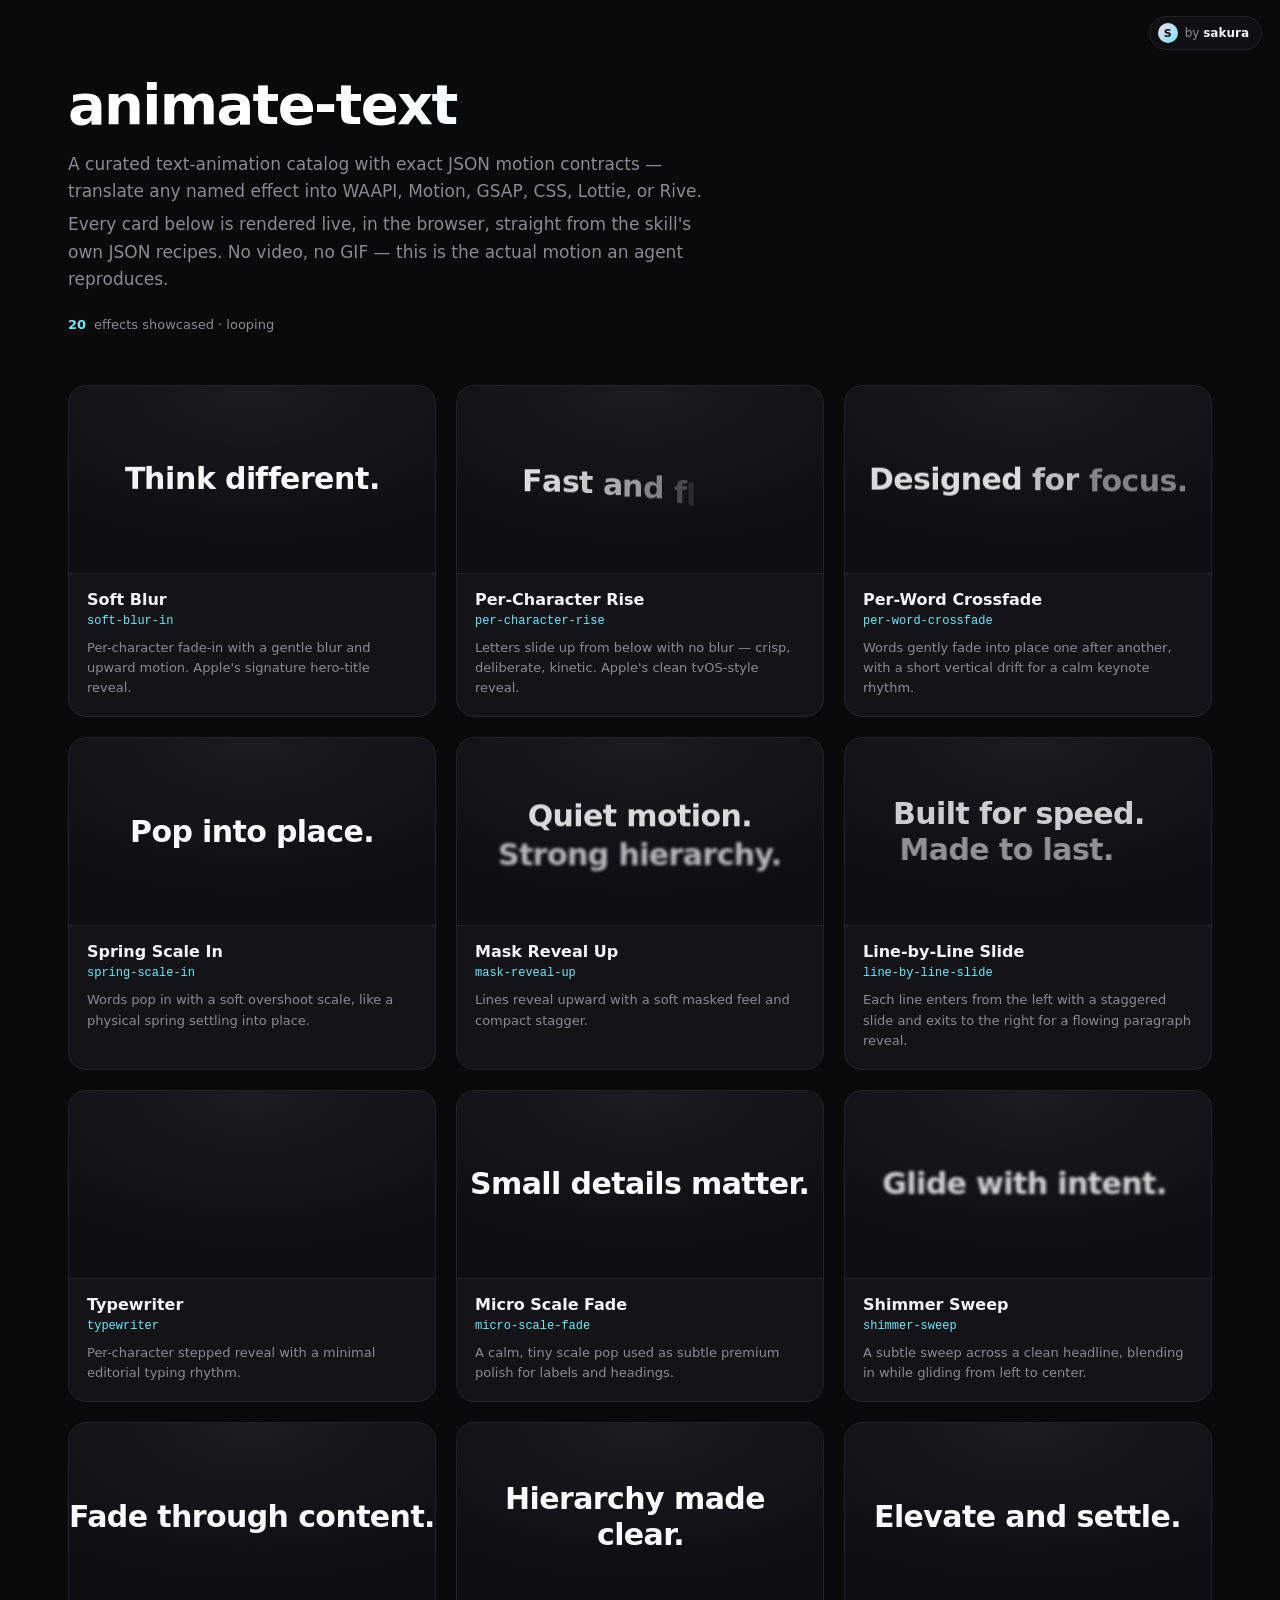
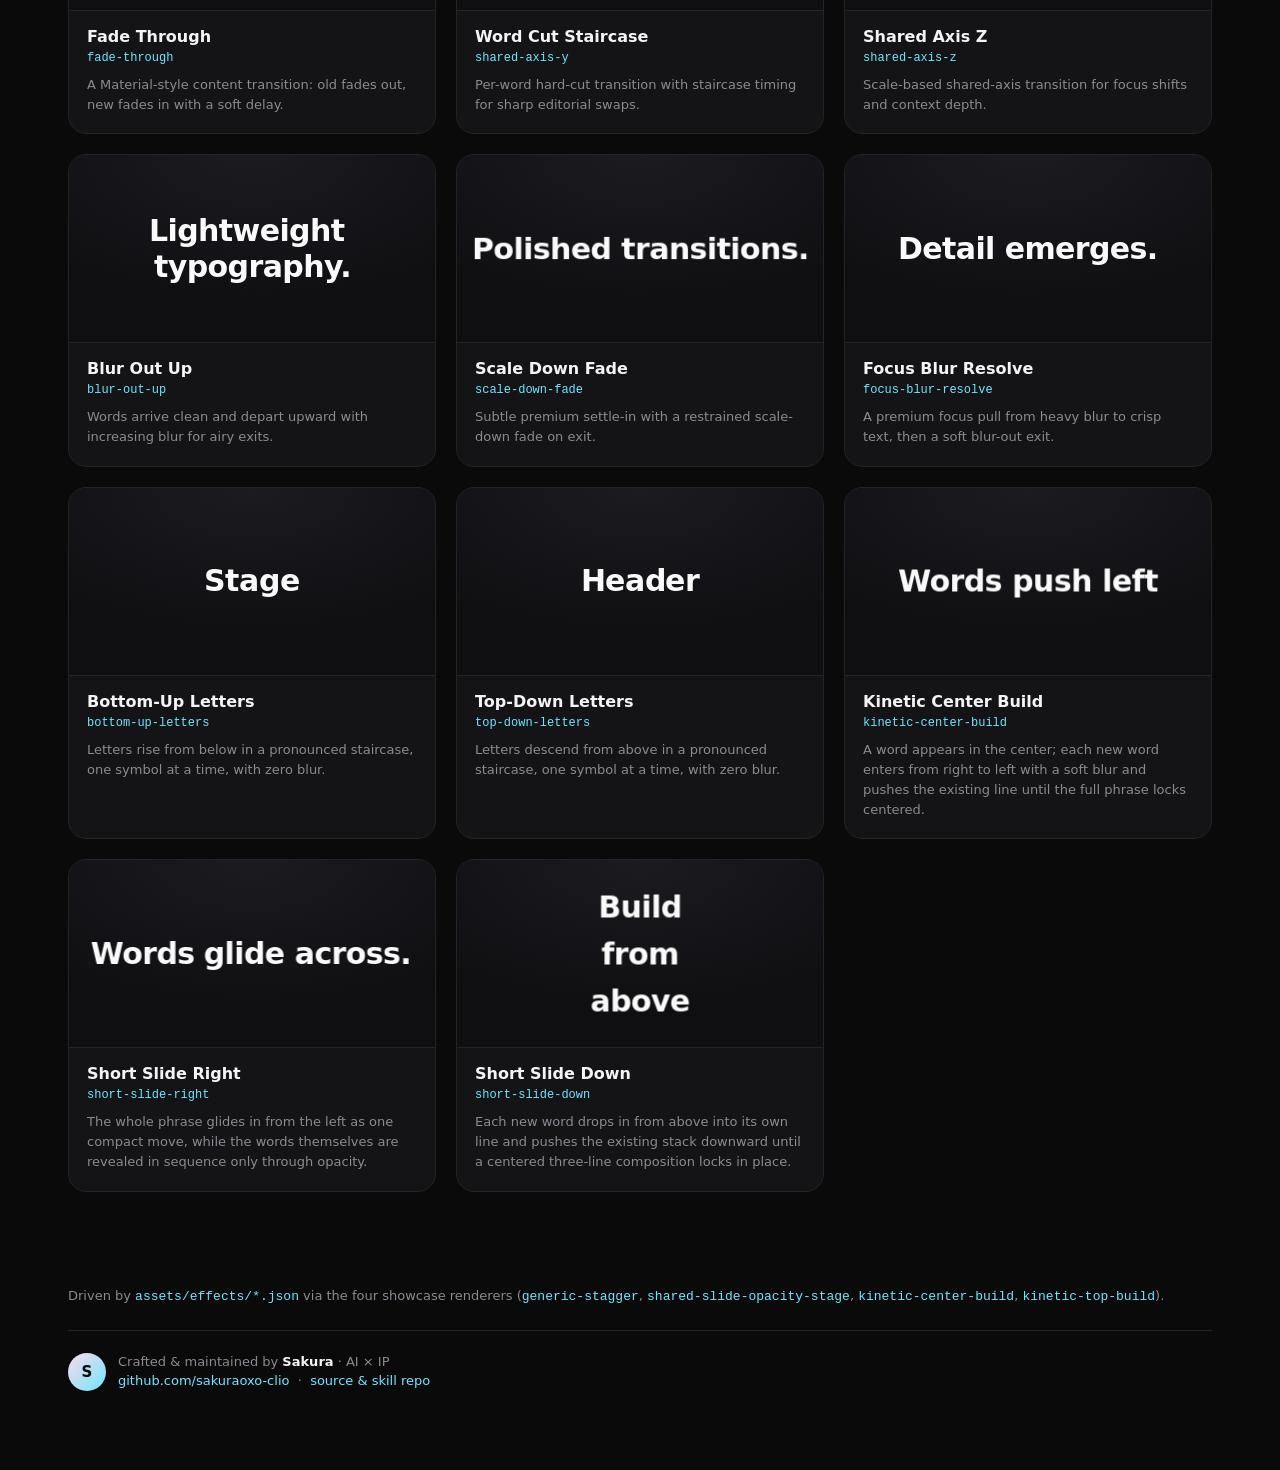
==== demo/index.html @ da061010 "feat: animate-text skill + live demo gallery A curated text-animation catalog (24 portable specs + e" ====
<!DOCTYPE html>
<html lang="en">
<head>
<meta charset="UTF-8" />
<meta name="viewport" content="width=device-width, initial-scale=1.0" />
<title>animate-text · live catalog</title>
<style>
  :root {
    --bg: #0a0a0b;
    --card: #141417;
    --card-edge: #232328;
    --ink: #f4f4f5;
    --muted: #8a8a93;
    --accent: #6ee7ff;
  }
  * { box-sizing: border-box; }
  html, body { margin: 0; padding: 0; }
  body {
    background: var(--bg);
    color: var(--ink);
    font-family: -apple-system, "SF Pro Display", "Segoe UI", system-ui, sans-serif;
    -webkit-font-smoothing: antialiased;
  }
  header {
    max-width: 1200px;
    margin: 0 auto;
    padding: 72px 28px 28px;
  }
  h1 {
    font-size: clamp(34px, 5vw, 56px);
    font-weight: 700;
    letter-spacing: -0.03em;
    margin: 0 0 14px;
    background: linear-gradient(120deg, #fff 30%, var(--accent));
    -webkit-background-clip: text;
    background-clip: text;
    color: transparent;
  }
  header p {
    color: var(--muted);
    font-size: 17px;
    line-height: 1.6;
    max-width: 640px;
    margin: 0 0 6px;
  }
  header .tag {
    display: inline-flex;
    gap: 8px;
    margin-top: 18px;
    font-size: 13px;
    color: var(--muted);
  }
  header .tag b { color: var(--accent); font-weight: 600; }
  .grid {
    max-width: 1200px;
    margin: 0 auto;
    padding: 24px 28px 96px;
    display: grid;
    grid-template-columns: repeat(auto-fill, minmax(330px, 1fr));
    gap: 20px;
  }
  .card {
    background: var(--card);
    border: 1px solid var(--card-edge);
    border-radius: 18px;
    overflow: hidden;
    transition: border-color 0.3s, transform 0.3s;
  }
  .card:hover { border-color: #34343c; transform: translateY(-2px); }
  .stage {
    height: 188px;
    display: flex;
    align-items: center;
    justify-content: center;
    text-align: center;
    perspective: 900px;
    background:
      radial-gradient(120% 120% at 50% 0%, #1b1b20 0%, #0f0f12 70%);
    border-bottom: 1px solid var(--card-edge);
    position: relative;
    overflow: hidden;
  }
  .ta-title {
    margin: 0;
    font-size: 30px;
    font-weight: 650;
    letter-spacing: -0.02em;
    line-height: 1.2;
    display: inline-block;
    transform-style: preserve-3d;
    color: #fafafa;
    white-space: pre-wrap;
    padding: 0 16px;
  }
  .ta-unit {
    display: inline-block;
    backface-visibility: hidden;
    white-space: pre;
    will-change: transform, opacity, filter;
  }
  .ta-unit.line { display: block; }
  .ta-kinetic {
    position: relative;
    width: 100%;
    height: 100%;
    font-size: 30px;
    font-weight: 650;
    letter-spacing: -0.02em;
    color: #fafafa;
  }
  .ta-kinetic .ta-unit { white-space: nowrap; }
  .meta { padding: 16px 18px 18px; }
  .meta .name { font-size: 16px; font-weight: 650; }
  .meta .id {
    display: inline-block;
    margin-top: 4px;
    font-size: 12px;
    color: var(--accent);
    font-family: ui-monospace, "SF Mono", Menlo, monospace;
  }
  .meta .desc {
    color: var(--muted);
    font-size: 13px;
    line-height: 1.55;
    margin: 10px 0 0;
  }
  footer {
    max-width: 1200px;
    margin: 0 auto;
    padding: 0 28px 80px;
    color: var(--muted);
    font-size: 13px;
  }
  footer code { color: var(--accent); }
  a { color: var(--accent); text-decoration: none; }
  a:hover { text-decoration: underline; }
  /* sakura signature block */
  .sig {
    display: flex;
    align-items: center;
    gap: 12px;
    margin-top: 26px;
    padding-top: 22px;
    border-top: 1px solid var(--card-edge);
  }
  .sig .avatar {
    width: 38px; height: 38px;
    border-radius: 50%;
    display: grid; place-items: center;
    font-weight: 700; font-size: 15px;
    color: #0a0a0b;
    background: linear-gradient(135deg, #ffd9ec 0%, var(--accent) 100%);
    flex: none;
  }
  .sig .who { line-height: 1.45; }
  .sig .who b { color: var(--ink); font-weight: 650; }
  .sig .who a { color: var(--accent); }
  /* corner watermark */
  .watermark {
    position: fixed;
    top: 16px; right: 18px;
    z-index: 20;
    display: flex; align-items: center; gap: 7px;
    padding: 6px 12px 6px 8px;
    border-radius: 999px;
    background: rgba(20,20,23,0.72);
    border: 1px solid var(--card-edge);
    backdrop-filter: blur(8px);
    font-size: 12px; color: var(--muted);
    text-decoration: none;
    transition: border-color .25s, color .25s;
  }
  .watermark:hover { border-color: var(--accent); color: var(--ink); text-decoration: none; }
  .watermark .dot {
    width: 20px; height: 20px; border-radius: 50%;
    background: linear-gradient(135deg, #ffd9ec 0%, var(--accent) 100%);
    display: grid; place-items: center;
    color: #0a0a0b; font-weight: 700; font-size: 11px;
  }
  .watermark b { color: var(--ink); font-weight: 600; }
</style>
</head>
<body>
  <a class="watermark" href="https://github.com/sakuraoxo-clio/sakura-animate-text" target="_blank" rel="noopener">
    <span class="dot">S</span><span>by&nbsp;<b>sakura</b></span>
  </a>
  <header>
    <h1>animate-text</h1>
    <p>A curated text-animation catalog with exact JSON motion contracts — translate any named effect into WAAPI, Motion, GSAP, CSS, Lottie, or Rive.</p>
    <p>Every card below is rendered live, in the browser, straight from the skill's own JSON recipes. No video, no GIF — this is the actual motion an agent reproduces.</p>
    <div class="tag"><b id="count">0</b> effects showcased · looping</div>
  </header>
  <div class="grid" id="grid"></div>
  <footer>
    Driven by <code>assets/effects/*.json</code> via the four showcase renderers
    (<code>generic-stagger</code>, <code>shared-slide-opacity-stage</code>,
    <code>kinetic-center-build</code>, <code>kinetic-top-build</code>).
    <div class="sig">
      <div class="avatar">S</div>
      <div class="who">
        Crafted &amp; maintained by <b>Sakura</b> · AI&nbsp;×&nbsp;IP<br>
        <a href="https://github.com/sakuraoxo-clio" target="_blank" rel="noopener">github.com/sakuraoxo-clio</a>
        &nbsp;·&nbsp;
        <a href="https://github.com/sakuraoxo-clio/sakura-animate-text" target="_blank" rel="noopener">source &amp; skill repo</a>
      </div>
    </div>
  </footer>
  <script src="effects-data.js"></script>
  <script src="gallery.js"></script>
</body>
</html>
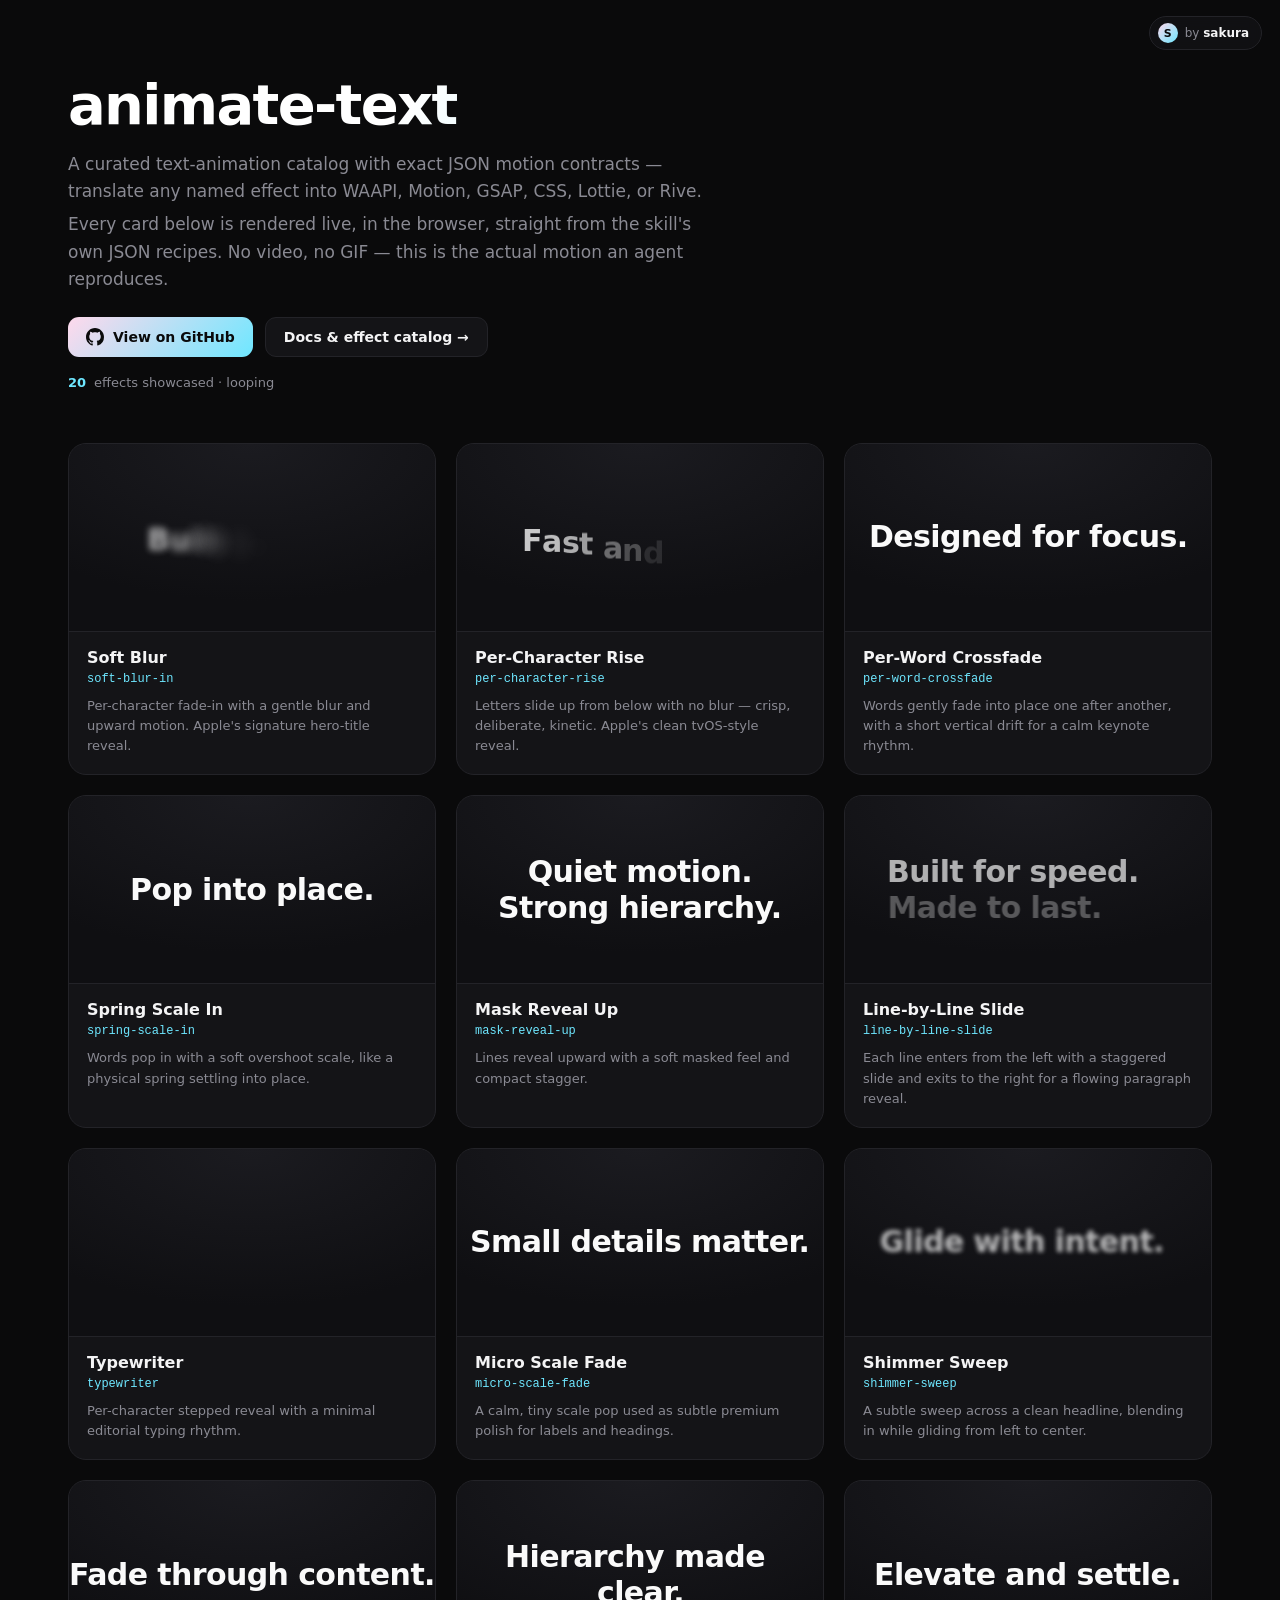
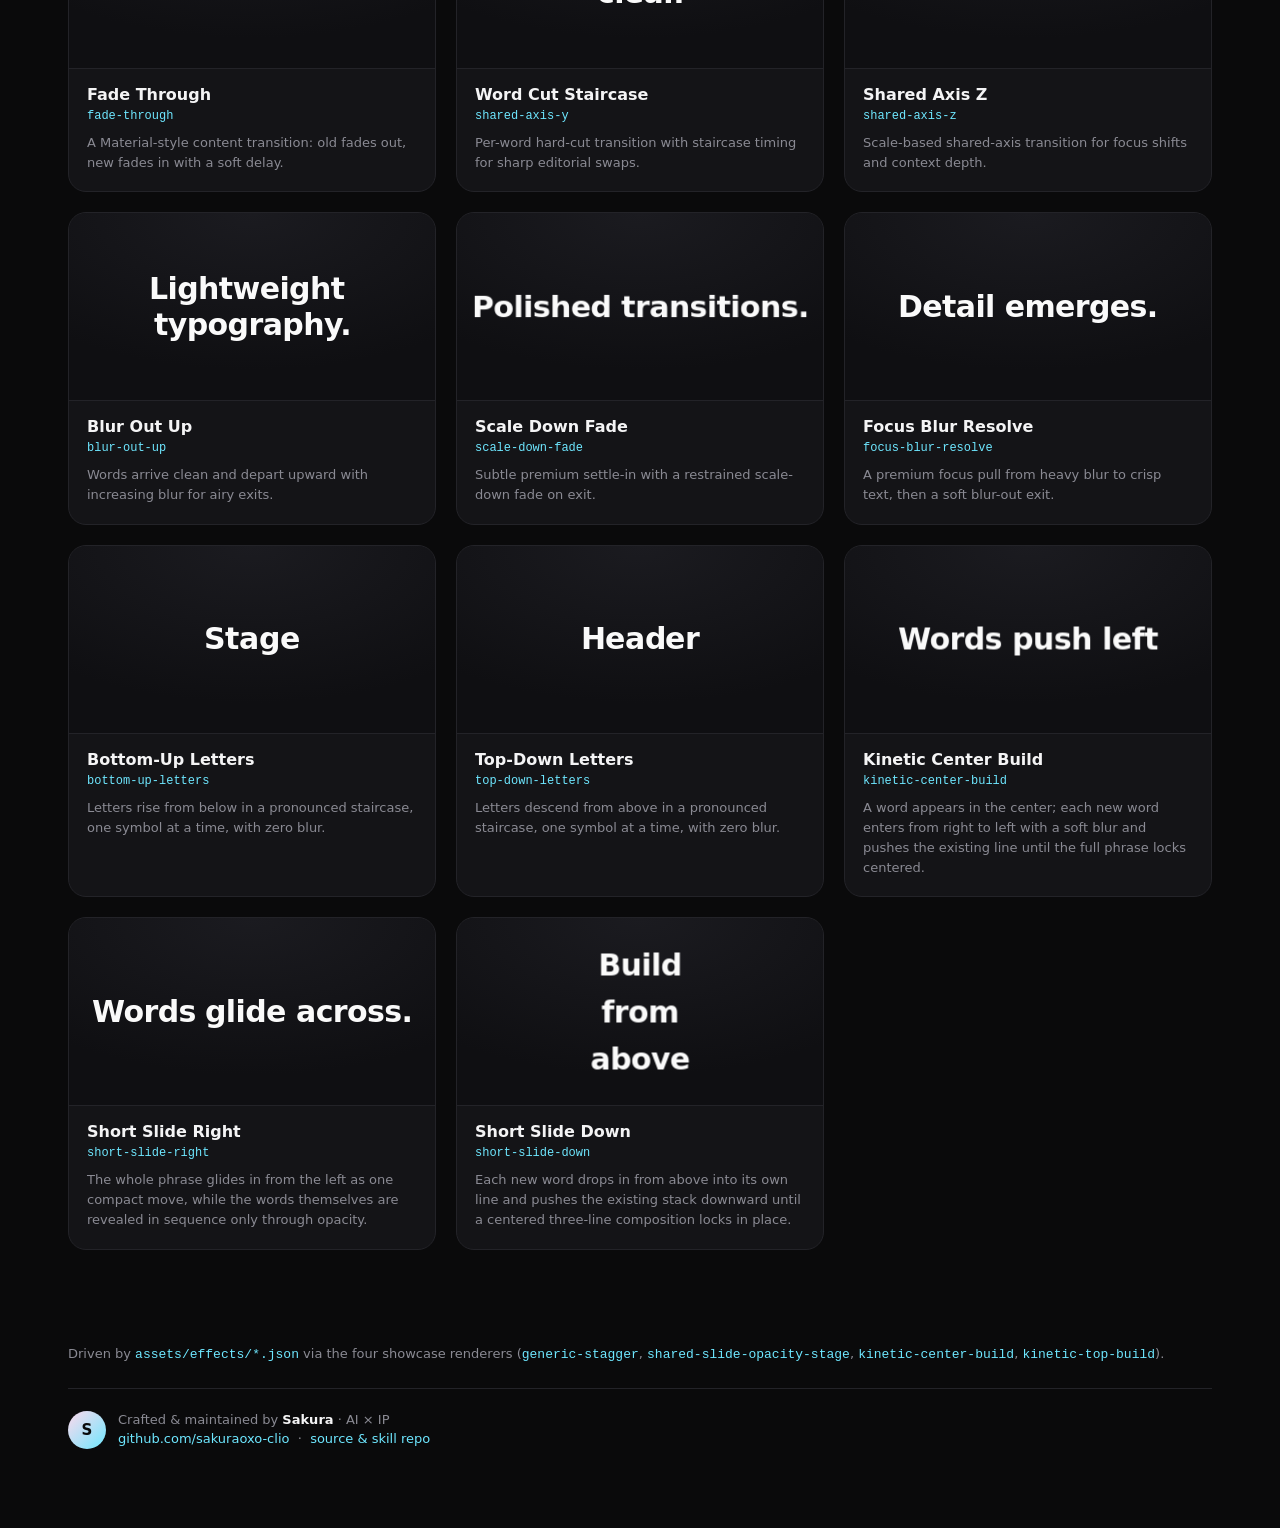
==== commit dab02969: "feat(demo): add header CTA linking to the GitHub repo A prominent "View on GitHub" button plus a sec" ====
--- a/demo/index.html
+++ b/demo/index.html
@@ -178,6 +178,28 @@
     color: #0a0a0b; font-weight: 700; font-size: 11px;
   }
   .watermark b { color: var(--ink); font-weight: 600; }
+  /* header CTA */
+  .cta-row { display: flex; flex-wrap: wrap; gap: 12px; margin-top: 24px; }
+  .btn {
+    display: inline-flex; align-items: center; gap: 9px;
+    padding: 11px 18px;
+    border-radius: 11px;
+    font-size: 14px; font-weight: 600;
+    text-decoration: none;
+    transition: transform .2s, border-color .2s, background .2s;
+  }
+  .btn svg { width: 18px; height: 18px; }
+  .btn-primary {
+    color: #0a0a0b;
+    background: linear-gradient(135deg, #ffd9ec 0%, var(--accent) 100%);
+  }
+  .btn-primary:hover { transform: translateY(-2px); }
+  .btn-ghost {
+    color: var(--ink);
+    border: 1px solid var(--card-edge);
+    background: var(--card);
+  }
+  .btn-ghost:hover { border-color: var(--accent); transform: translateY(-2px); }
 </style>
 </head>
 <body>
@@ -188,6 +210,13 @@
     <h1>animate-text</h1>
     <p>A curated text-animation catalog with exact JSON motion contracts — translate any named effect into WAAPI, Motion, GSAP, CSS, Lottie, or Rive.</p>
     <p>Every card below is rendered live, in the browser, straight from the skill's own JSON recipes. No video, no GIF — this is the actual motion an agent reproduces.</p>
+    <div class="cta-row">
+      <a class="btn btn-primary" href="https://github.com/sakuraoxo-clio/sakura-animate-text" target="_blank" rel="noopener">
+        <svg viewBox="0 0 16 16" fill="currentColor" aria-hidden="true"><path d="M8 0C3.58 0 0 3.58 0 8c0 3.54 2.29 6.53 5.47 7.59.4.07.55-.17.55-.38 0-.19-.01-.82-.01-1.49-2.01.37-2.53-.49-2.69-.94-.09-.23-.48-.94-.82-1.13-.28-.15-.68-.52-.01-.53.63-.01 1.08.58 1.23.82.72 1.21 1.87.87 2.33.66.07-.52.28-.87.51-1.07-1.78-.2-3.64-.89-3.64-3.95 0-.87.31-1.59.82-2.15-.08-.2-.36-1.02.08-2.12 0 0 .67-.21 2.2.82.64-.18 1.32-.27 2-.27.68 0 1.36.09 2 .27 1.53-1.04 2.2-.82 2.2-.82.44 1.1.16 1.92.08 2.12.51.56.82 1.27.82 2.15 0 3.07-1.87 3.75-3.65 3.95.29.25.54.73.54 1.48 0 1.07-.01 1.93-.01 2.2 0 .21.15.46.55.38A8.01 8.01 0 0016 8c0-4.42-3.58-8-8-8z"/></svg>
+        View on GitHub
+      </a>
+      <a class="btn btn-ghost" href="https://github.com/sakuraoxo-clio/sakura-animate-text#readme" target="_blank" rel="noopener">Docs &amp; effect catalog →</a>
+    </div>
     <div class="tag"><b id="count">0</b> effects showcased · looping</div>
   </header>
   <div class="grid" id="grid"></div>
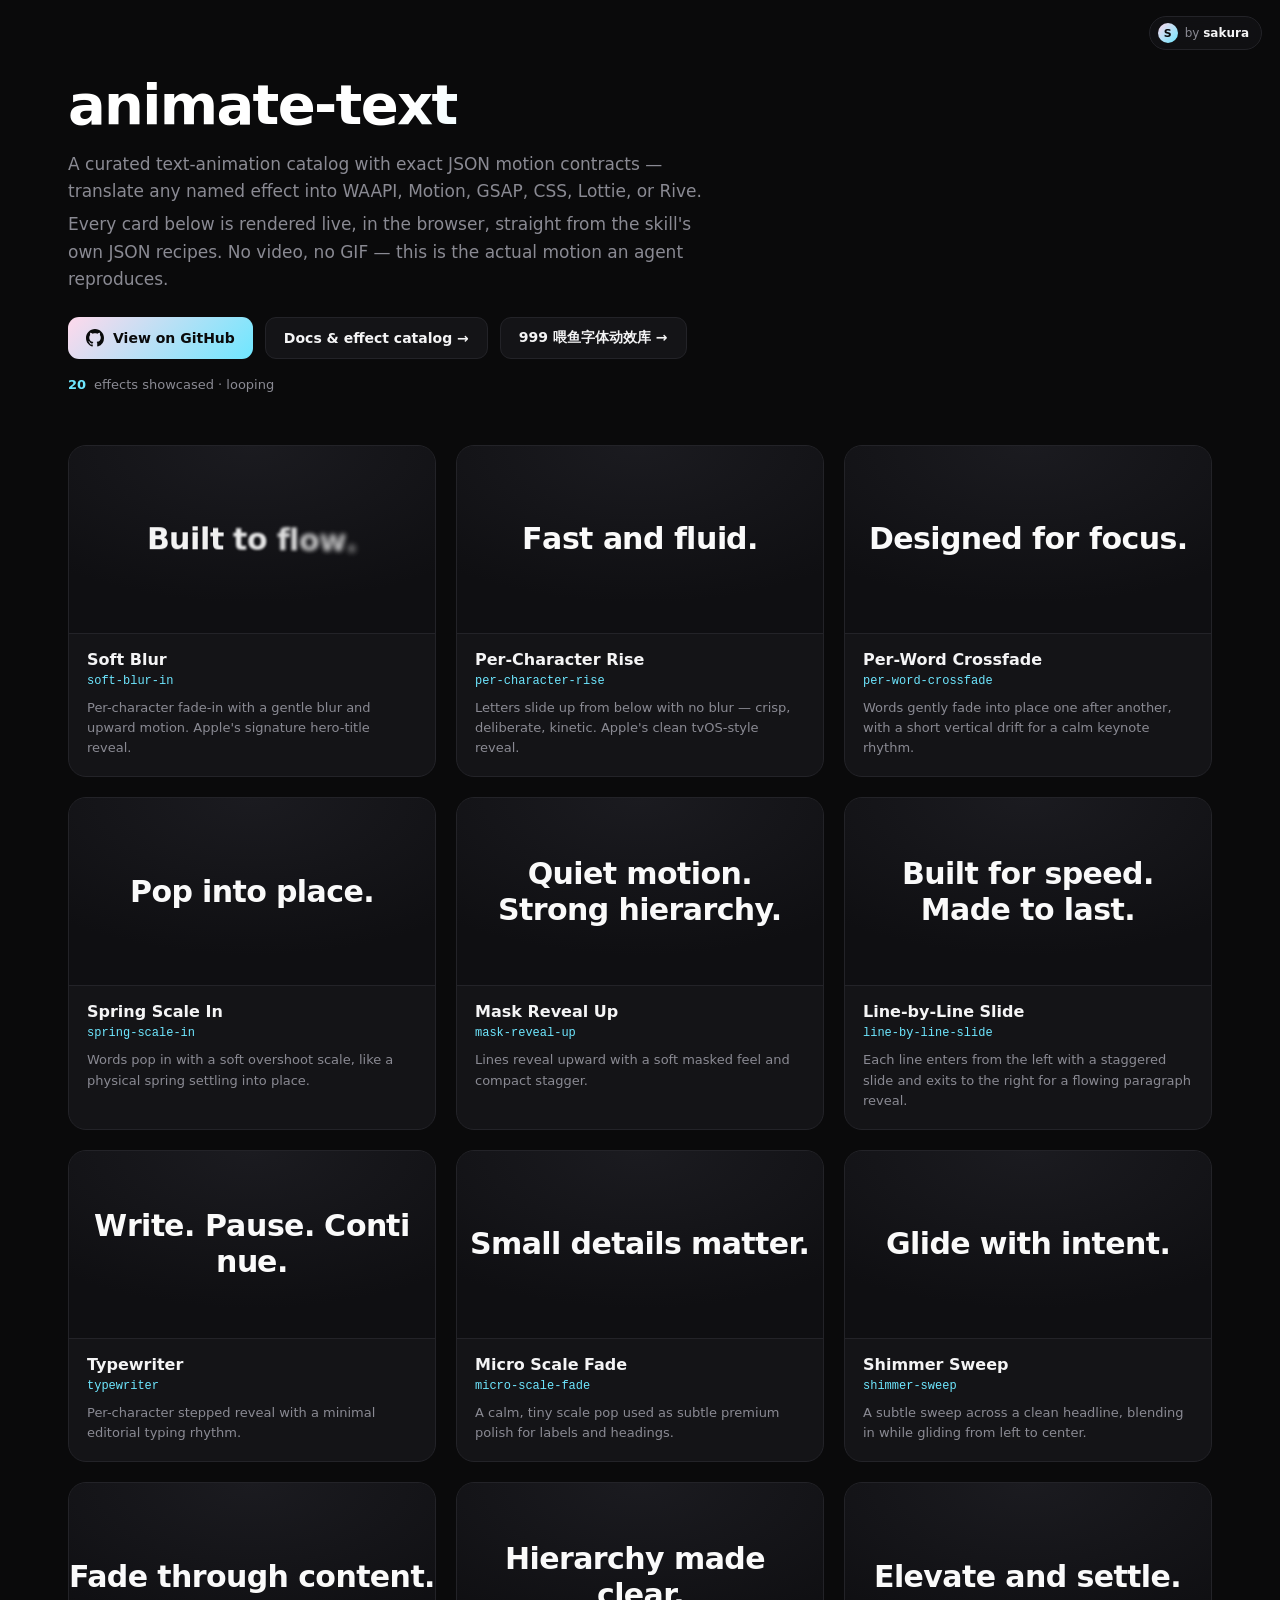
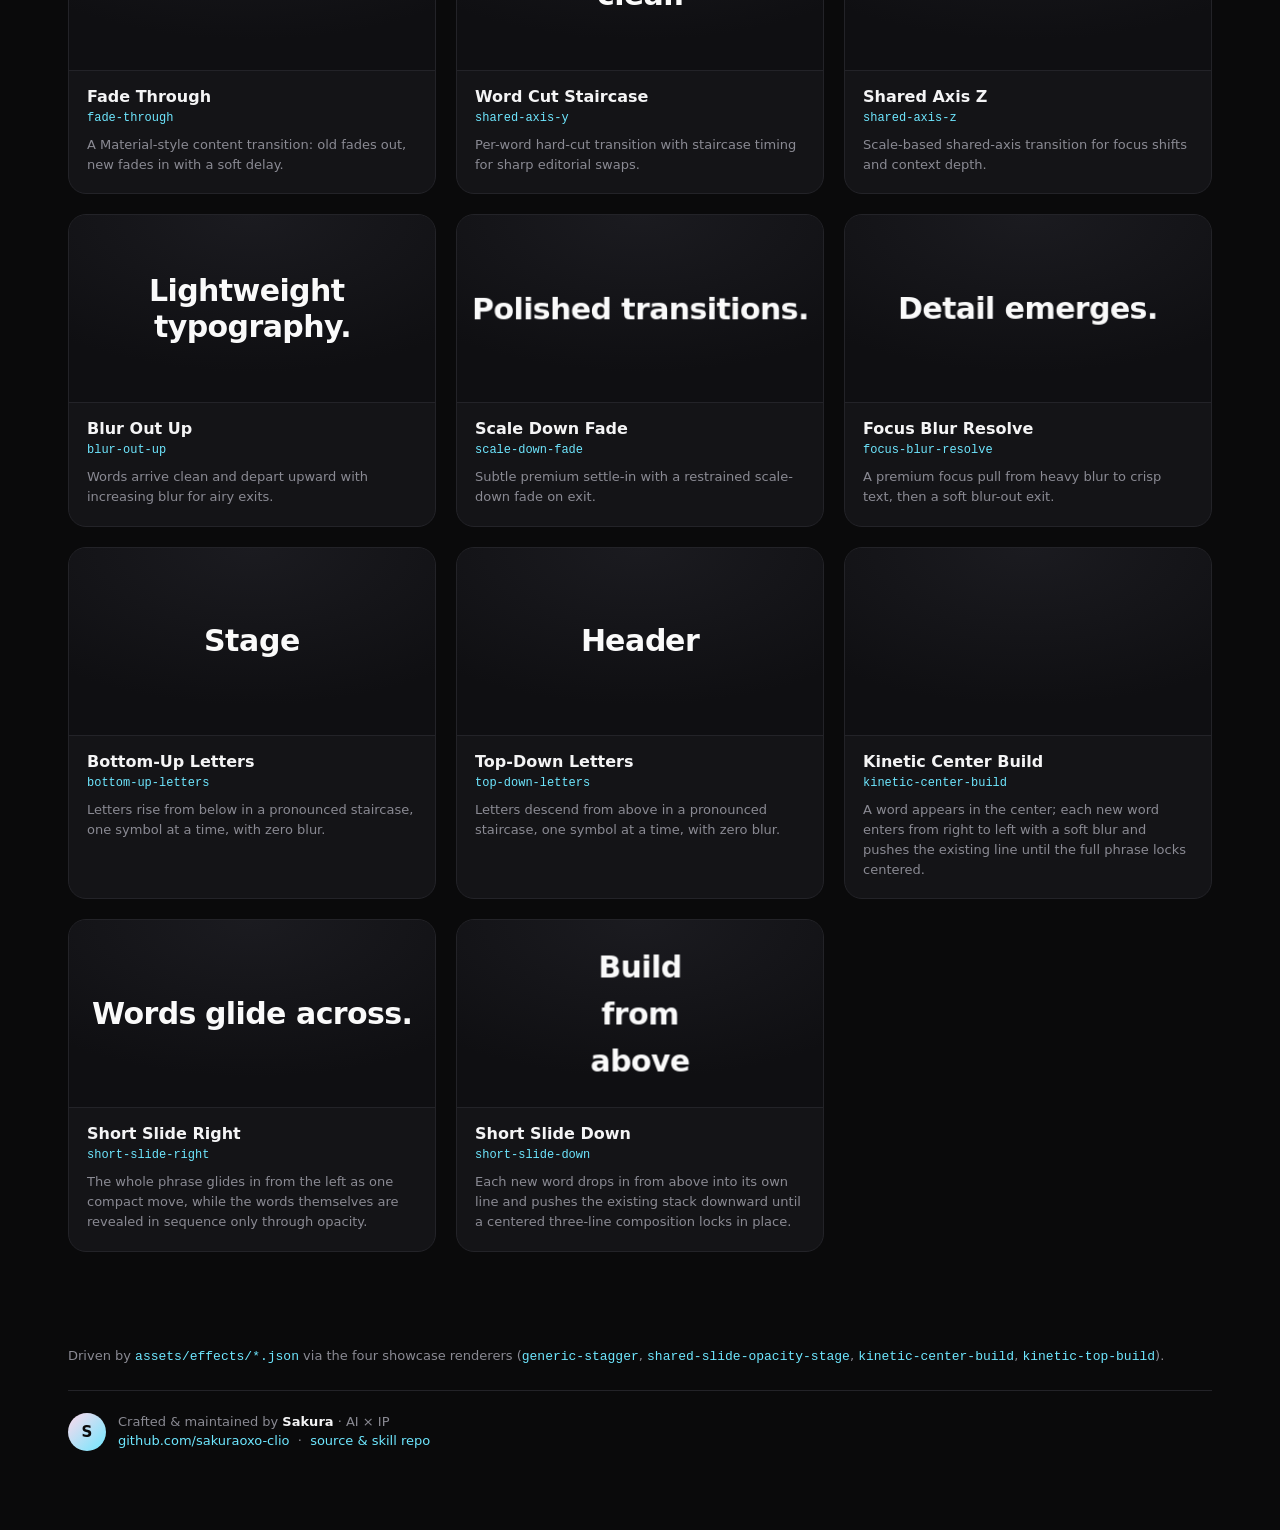
==== commit c5e90778: "feat(catalog): add 喂鱼字体动效库 — 999-effect live gallery Ship a 999-effect drop-in text-animation librar" ====
--- a/demo/index.html
+++ b/demo/index.html
@@ -216,6 +216,7 @@
         View on GitHub
       </a>
       <a class="btn btn-ghost" href="https://github.com/sakuraoxo-clio/sakura-animate-text#readme" target="_blank" rel="noopener">Docs &amp; effect catalog →</a>
+      <a class="btn btn-ghost" href="./catalog/">999 喂鱼字体动效库 →</a>
     </div>
     <div class="tag"><b id="count">0</b> effects showcased · looping</div>
   </header>
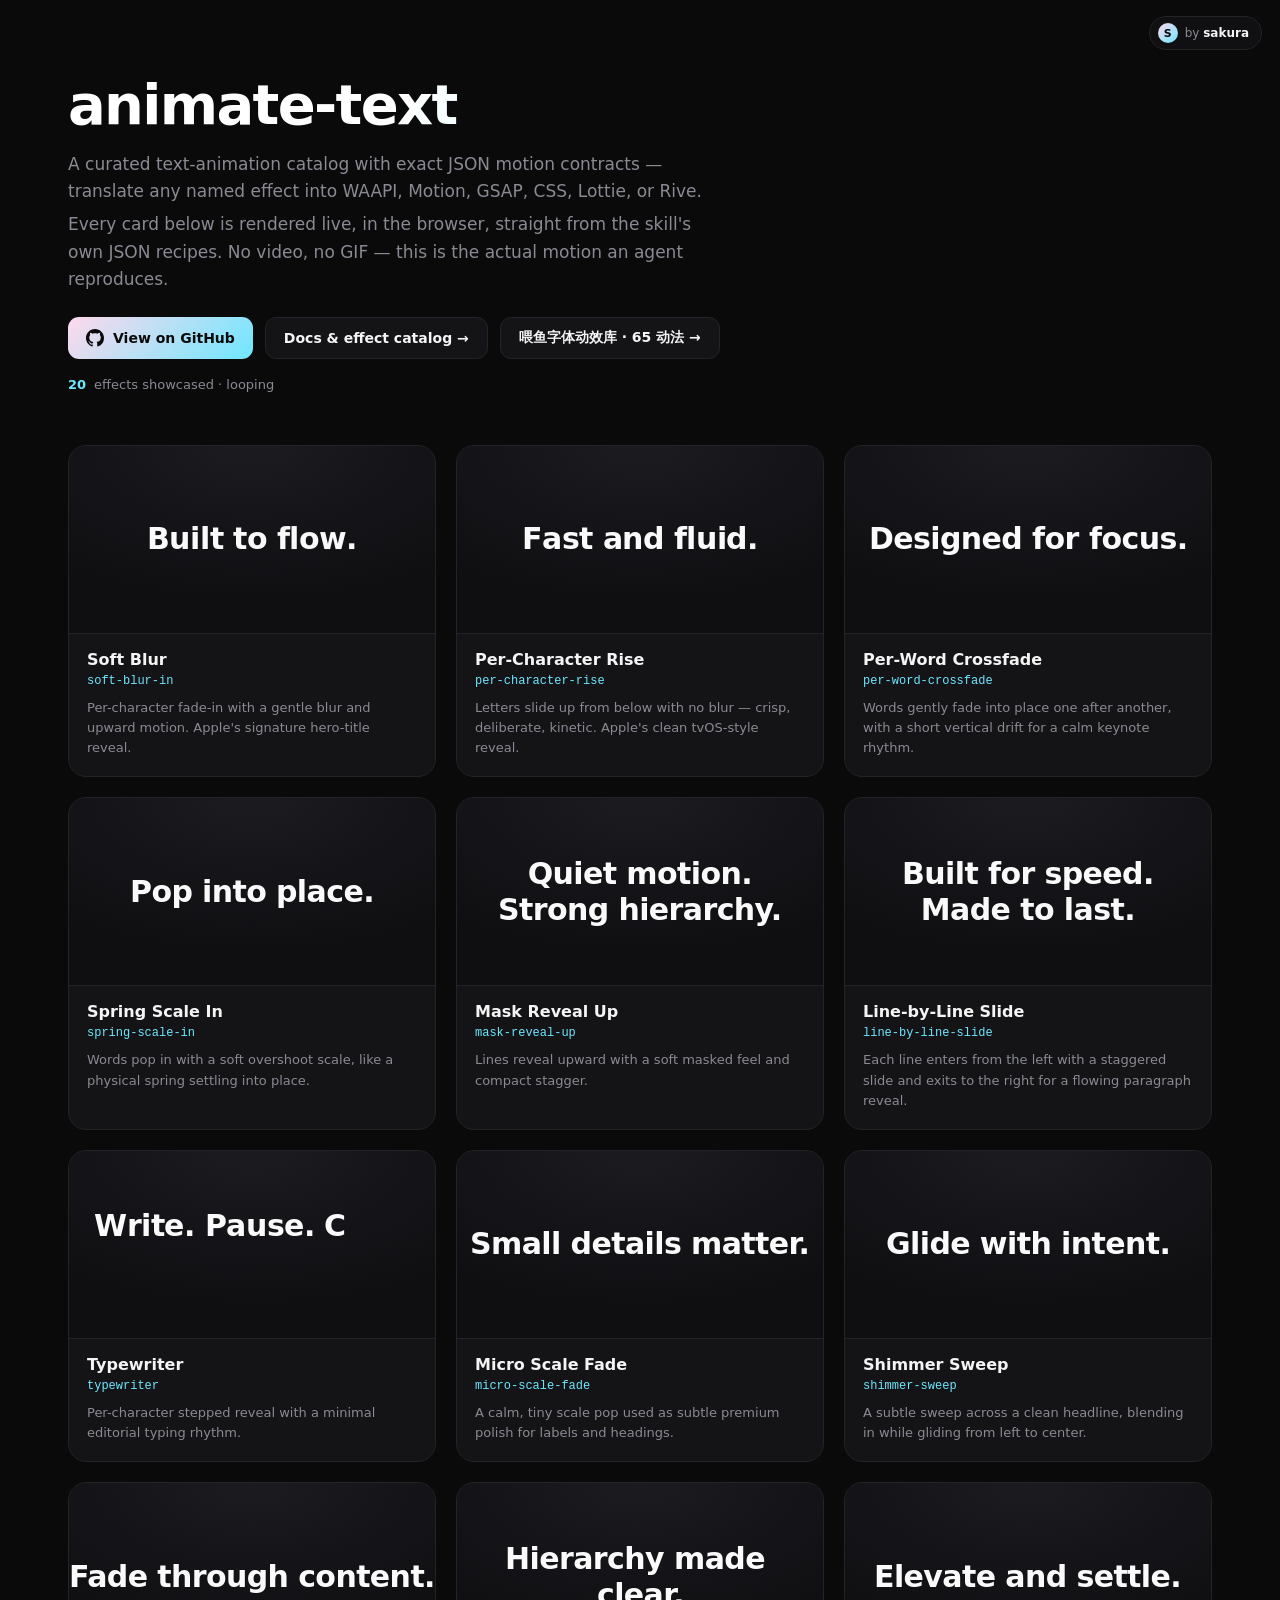
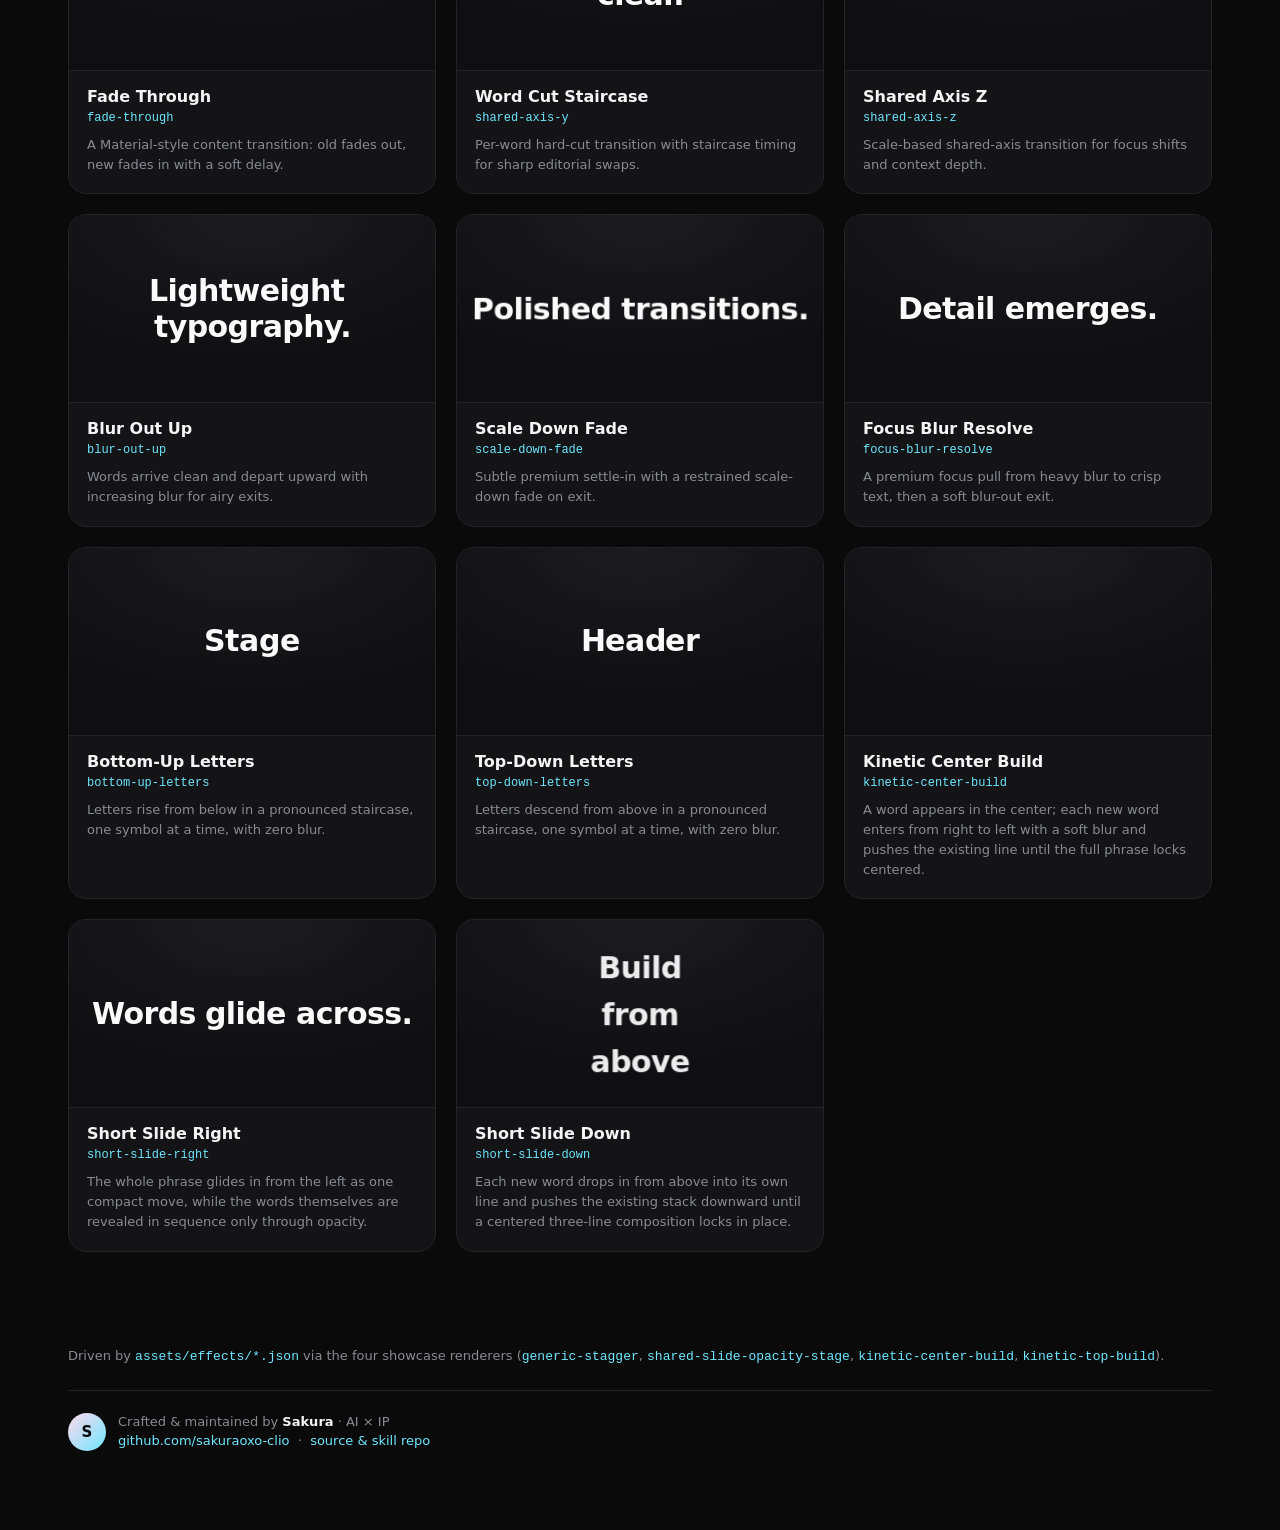
==== commit f9b6f6b0: "fix(catalog): de-dupe 999 padded names → 65 honest motion presets Investigating a reported "wrong" e" ====
--- a/demo/index.html
+++ b/demo/index.html
@@ -216,7 +216,7 @@
         View on GitHub
       </a>
       <a class="btn btn-ghost" href="https://github.com/sakuraoxo-clio/sakura-animate-text#readme" target="_blank" rel="noopener">Docs &amp; effect catalog →</a>
-      <a class="btn btn-ghost" href="./catalog/">999 喂鱼字体动效库 →</a>
+      <a class="btn btn-ghost" href="./catalog/">喂鱼字体动效库 · 65 动法 →</a>
     </div>
     <div class="tag"><b id="count">0</b> effects showcased · looping</div>
   </header>
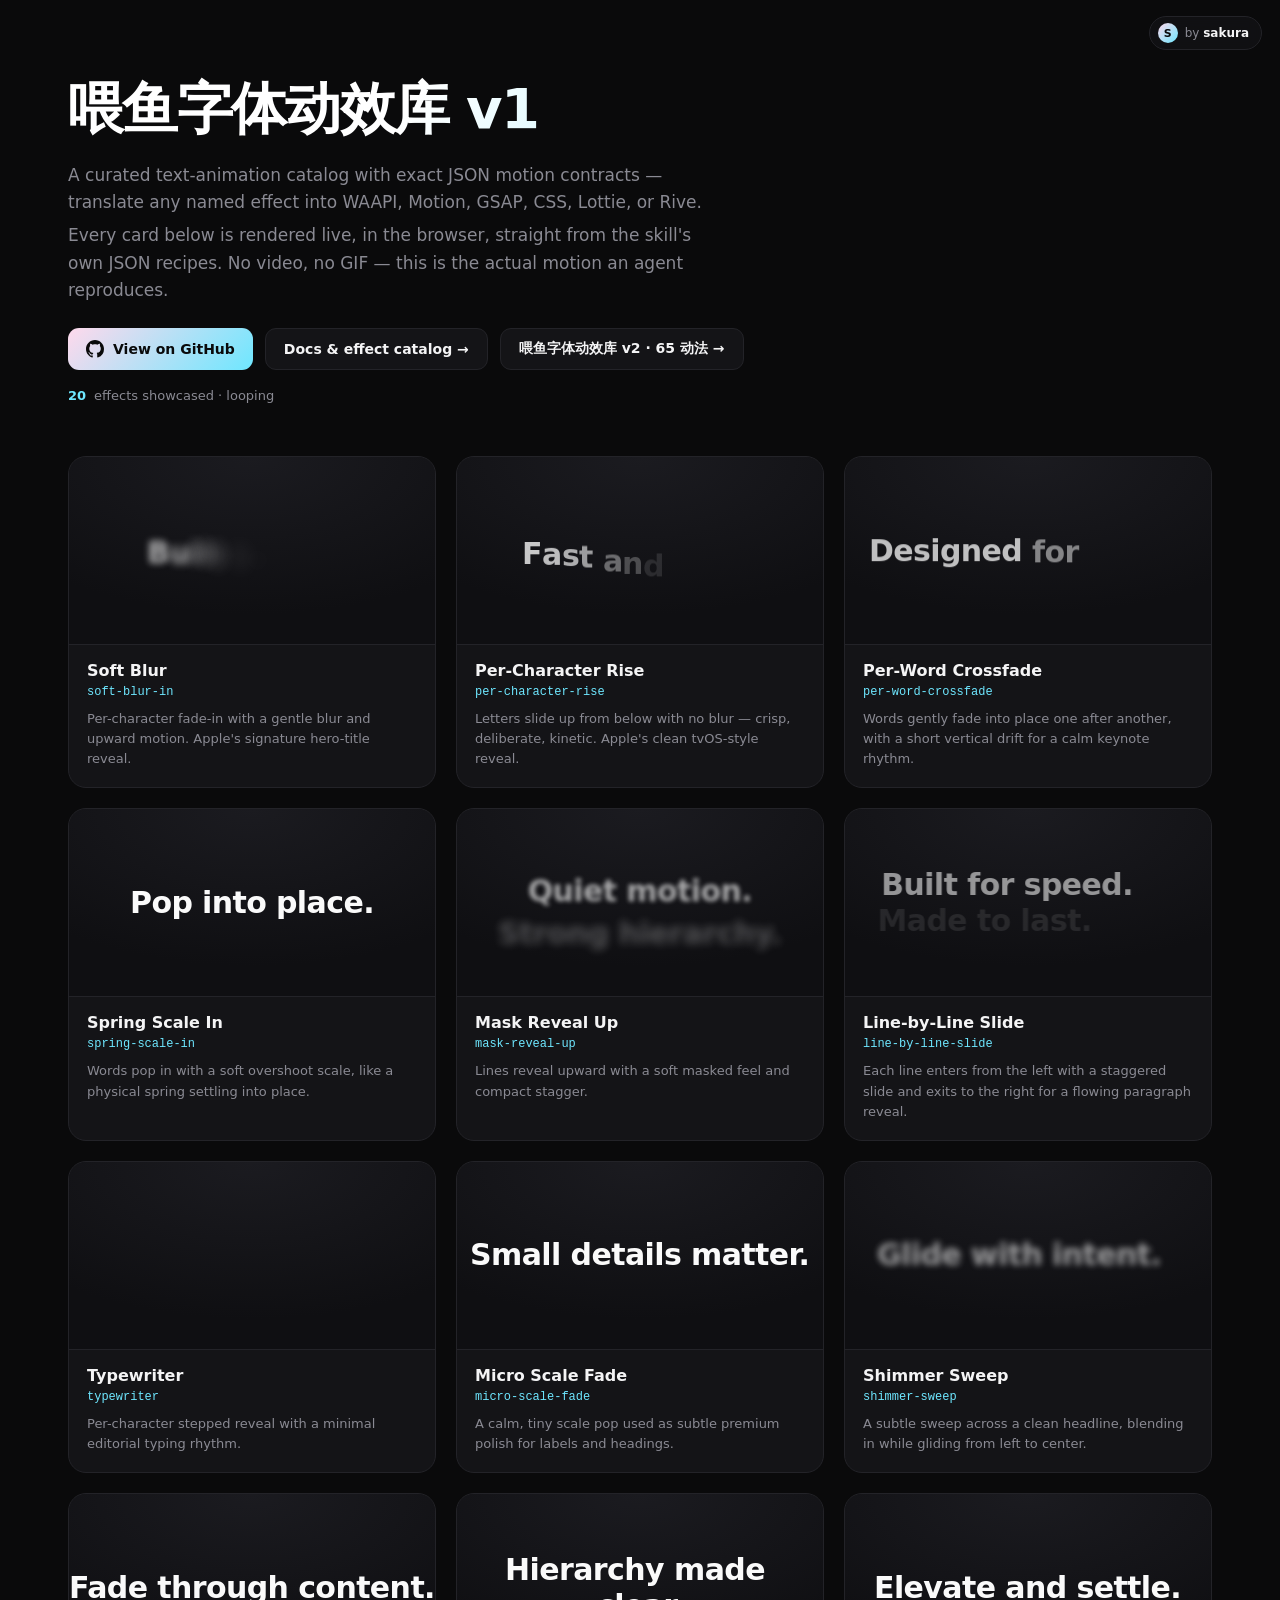
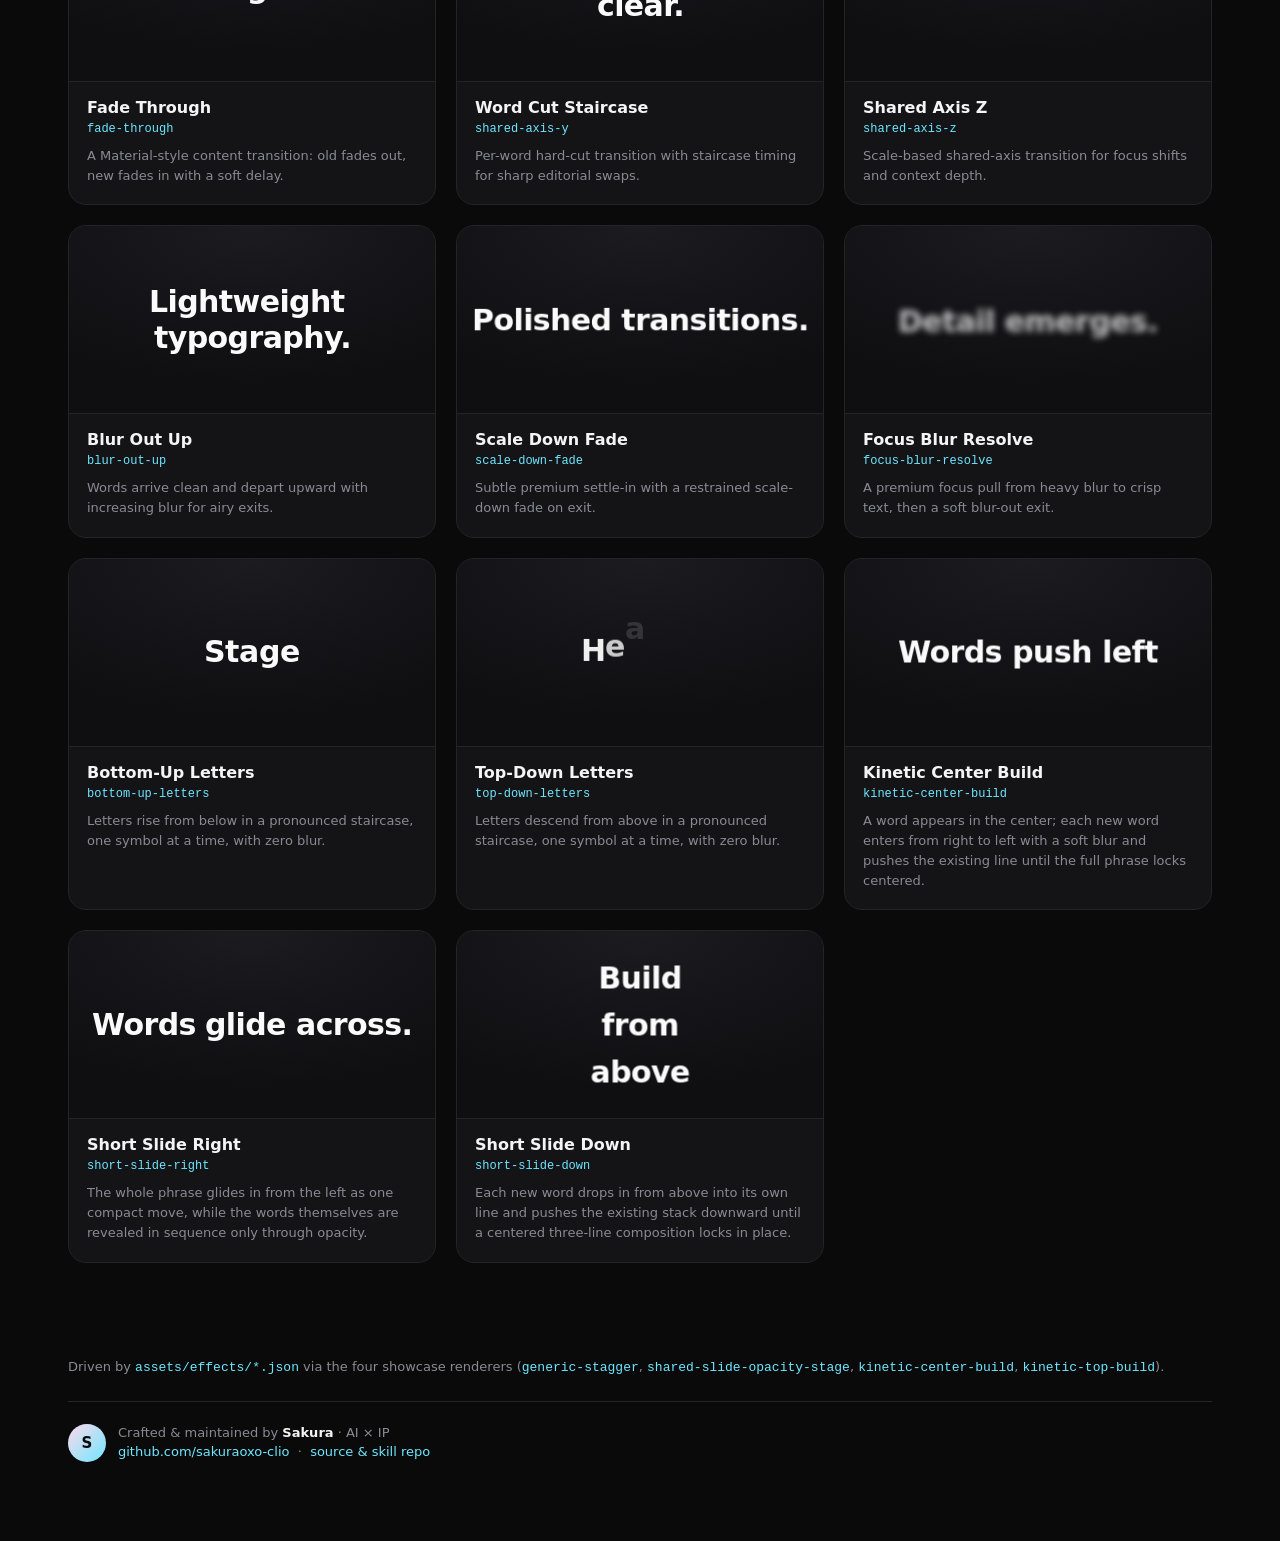
==== commit e42d0ee1: "feat(demo): version the brand — v1 (curated) / v2 (catalog) + witty 喂鱼 intro - /demo/ titled 喂鱼字体动效库" ====
--- a/demo/index.html
+++ b/demo/index.html
@@ -3,7 +3,7 @@
 <head>
 <meta charset="UTF-8" />
 <meta name="viewport" content="width=device-width, initial-scale=1.0" />
-<title>animate-text · live catalog</title>
+<title>喂鱼字体动效库 v1 · live catalog</title>
 <style>
   :root {
     --bg: #0a0a0b;
@@ -207,7 +207,7 @@
     <span class="dot">S</span><span>by&nbsp;<b>sakura</b></span>
   </a>
   <header>
-    <h1>animate-text</h1>
+    <h1>喂鱼字体动效库 v1</h1>
     <p>A curated text-animation catalog with exact JSON motion contracts — translate any named effect into WAAPI, Motion, GSAP, CSS, Lottie, or Rive.</p>
     <p>Every card below is rendered live, in the browser, straight from the skill's own JSON recipes. No video, no GIF — this is the actual motion an agent reproduces.</p>
     <div class="cta-row">
@@ -216,7 +216,7 @@
         View on GitHub
       </a>
       <a class="btn btn-ghost" href="https://github.com/sakuraoxo-clio/sakura-animate-text#readme" target="_blank" rel="noopener">Docs &amp; effect catalog →</a>
-      <a class="btn btn-ghost" href="./catalog/">喂鱼字体动效库 · 65 动法 →</a>
+      <a class="btn btn-ghost" href="./catalog/">喂鱼字体动效库 v2 · 65 动法 →</a>
     </div>
     <div class="tag"><b id="count">0</b> effects showcased · looping</div>
   </header>
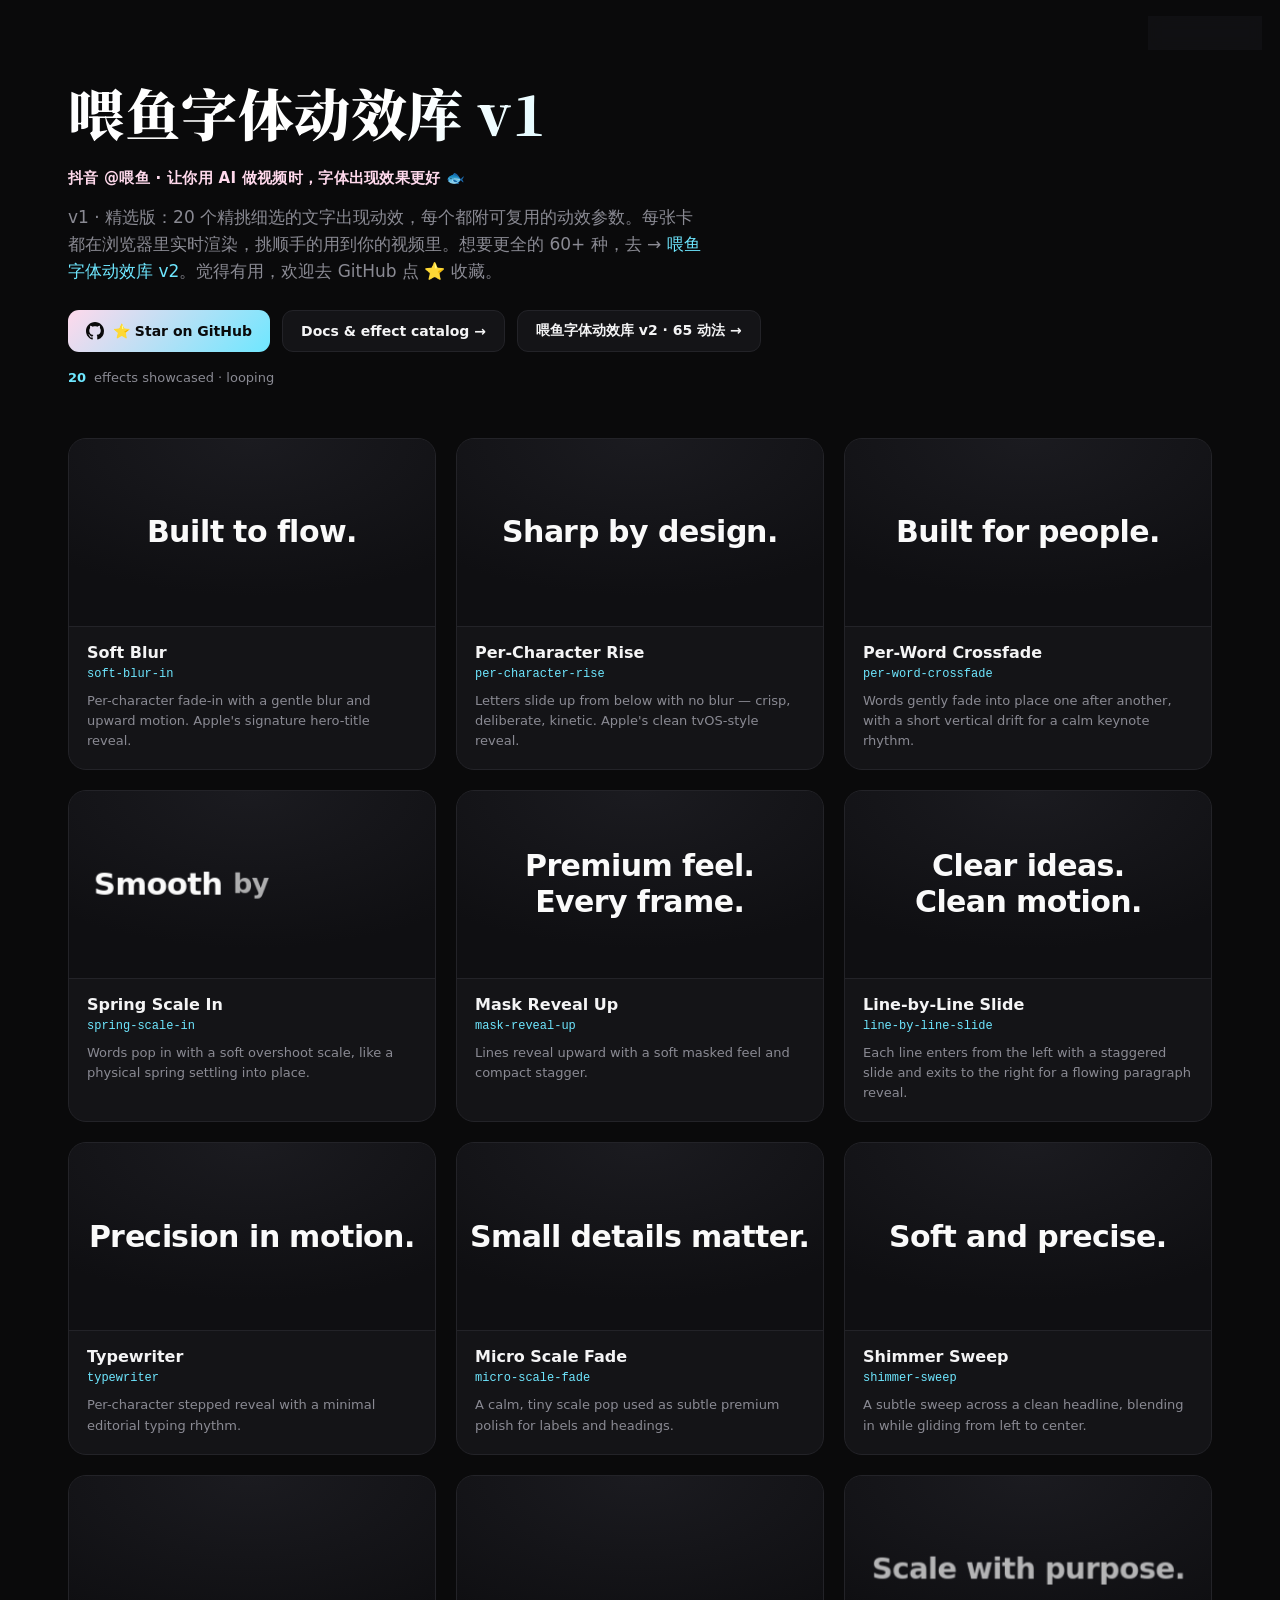
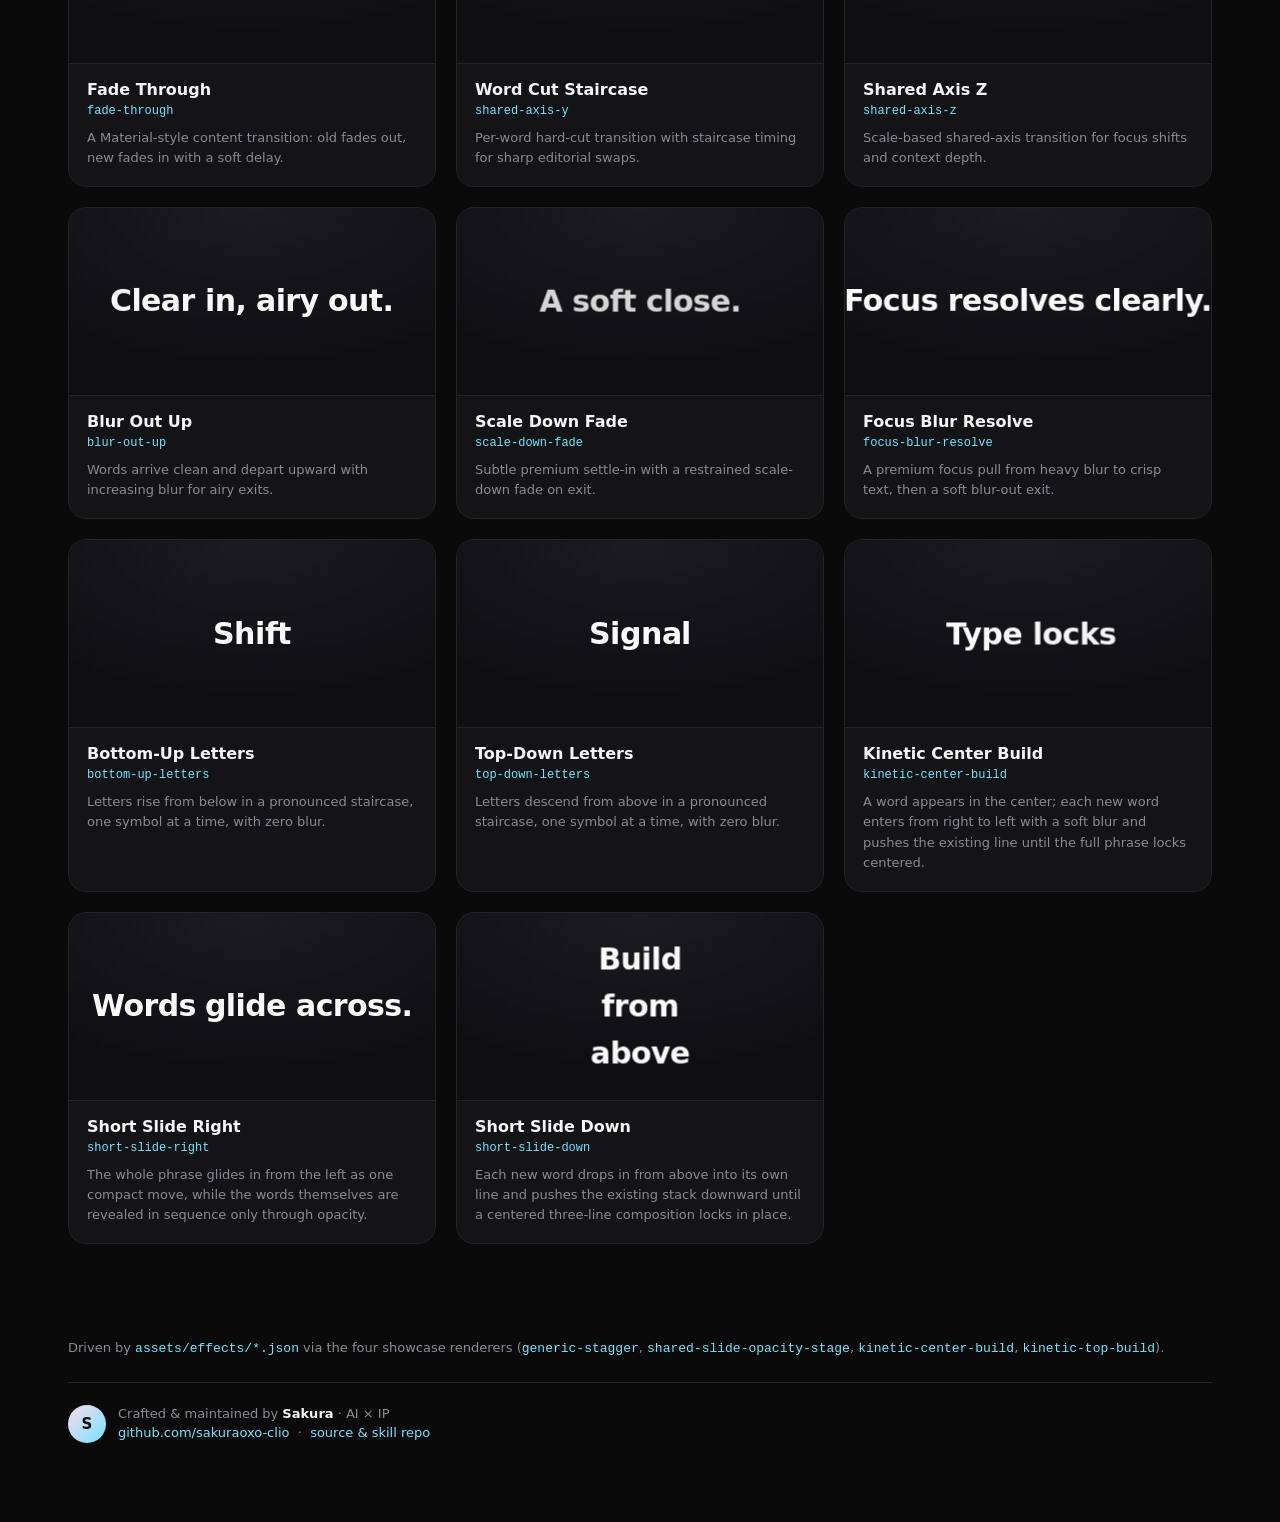
==== commit 71180313: "style(demo): 思源宋体 (Noto Serif SC) titles on v1 & v2 + Chinese v1 intro - h1 on both pages now render" ====
--- a/demo/index.html
+++ b/demo/index.html
@@ -4,6 +4,9 @@
 <meta charset="UTF-8" />
 <meta name="viewport" content="width=device-width, initial-scale=1.0" />
 <title>喂鱼字体动效库 v1 · live catalog</title>
+<link rel="preconnect" href="https://fonts.googleapis.com" />
+<link rel="preconnect" href="https://fonts.gstatic.com" crossorigin />
+<link href="https://fonts.googleapis.com/css2?family=Noto+Serif+SC:wght@700;900&display=swap" rel="stylesheet" />
 <style>
   :root {
     --bg: #0a0a0b;
@@ -28,8 +31,9 @@
   }
   h1 {
     font-size: clamp(34px, 5vw, 56px);
-    font-weight: 700;
-    letter-spacing: -0.03em;
+    font-family: "Noto Serif SC", "Songti SC", serif;
+    font-weight: 900;
+    letter-spacing: 0.01em;
     margin: 0 0 14px;
     background: linear-gradient(120deg, #fff 30%, var(--accent));
     -webkit-background-clip: text;
@@ -208,12 +212,12 @@
   </a>
   <header>
     <h1>喂鱼字体动效库 v1</h1>
-    <p>A curated text-animation catalog with exact JSON motion contracts — translate any named effect into WAAPI, Motion, GSAP, CSS, Lottie, or Rive.</p>
-    <p>Every card below is rendered live, in the browser, straight from the skill's own JSON recipes. No video, no GIF — this is the actual motion an agent reproduces.</p>
+    <p style="color:#ffd9ec;font-weight:600;font-size:15px;margin:0 0 14px;letter-spacing:.02em;">抖音 @喂鱼 · 让你用 AI 做视频时，字体出现效果更好 🐟</p>
+    <p>v1 · 精选版：20 个精挑细选的文字出现动效，每个都附可复用的动效参数。每张卡都在浏览器里实时渲染，挑顺手的用到你的视频里。想要更全的 60+ 种，去 → <a href="./catalog/">喂鱼字体动效库 v2</a>。觉得有用，欢迎去 GitHub 点 ⭐ 收藏。</p>
     <div class="cta-row">
       <a class="btn btn-primary" href="https://github.com/sakuraoxo-clio/sakura-animate-text" target="_blank" rel="noopener">
         <svg viewBox="0 0 16 16" fill="currentColor" aria-hidden="true"><path d="M8 0C3.58 0 0 3.58 0 8c0 3.54 2.29 6.53 5.47 7.59.4.07.55-.17.55-.38 0-.19-.01-.82-.01-1.49-2.01.37-2.53-.49-2.69-.94-.09-.23-.48-.94-.82-1.13-.28-.15-.68-.52-.01-.53.63-.01 1.08.58 1.23.82.72 1.21 1.87.87 2.33.66.07-.52.28-.87.51-1.07-1.78-.2-3.64-.89-3.64-3.95 0-.87.31-1.59.82-2.15-.08-.2-.36-1.02.08-2.12 0 0 .67-.21 2.2.82.64-.18 1.32-.27 2-.27.68 0 1.36.09 2 .27 1.53-1.04 2.2-.82 2.2-.82.44 1.1.16 1.92.08 2.12.51.56.82 1.27.82 2.15 0 3.07-1.87 3.75-3.65 3.95.29.25.54.73.54 1.48 0 1.07-.01 1.93-.01 2.2 0 .21.15.46.55.38A8.01 8.01 0 0016 8c0-4.42-3.58-8-8-8z"/></svg>
-        View on GitHub
+        ⭐ Star on GitHub
       </a>
       <a class="btn btn-ghost" href="https://github.com/sakuraoxo-clio/sakura-animate-text#readme" target="_blank" rel="noopener">Docs &amp; effect catalog →</a>
       <a class="btn btn-ghost" href="./catalog/">喂鱼字体动效库 v2 · 65 动法 →</a>
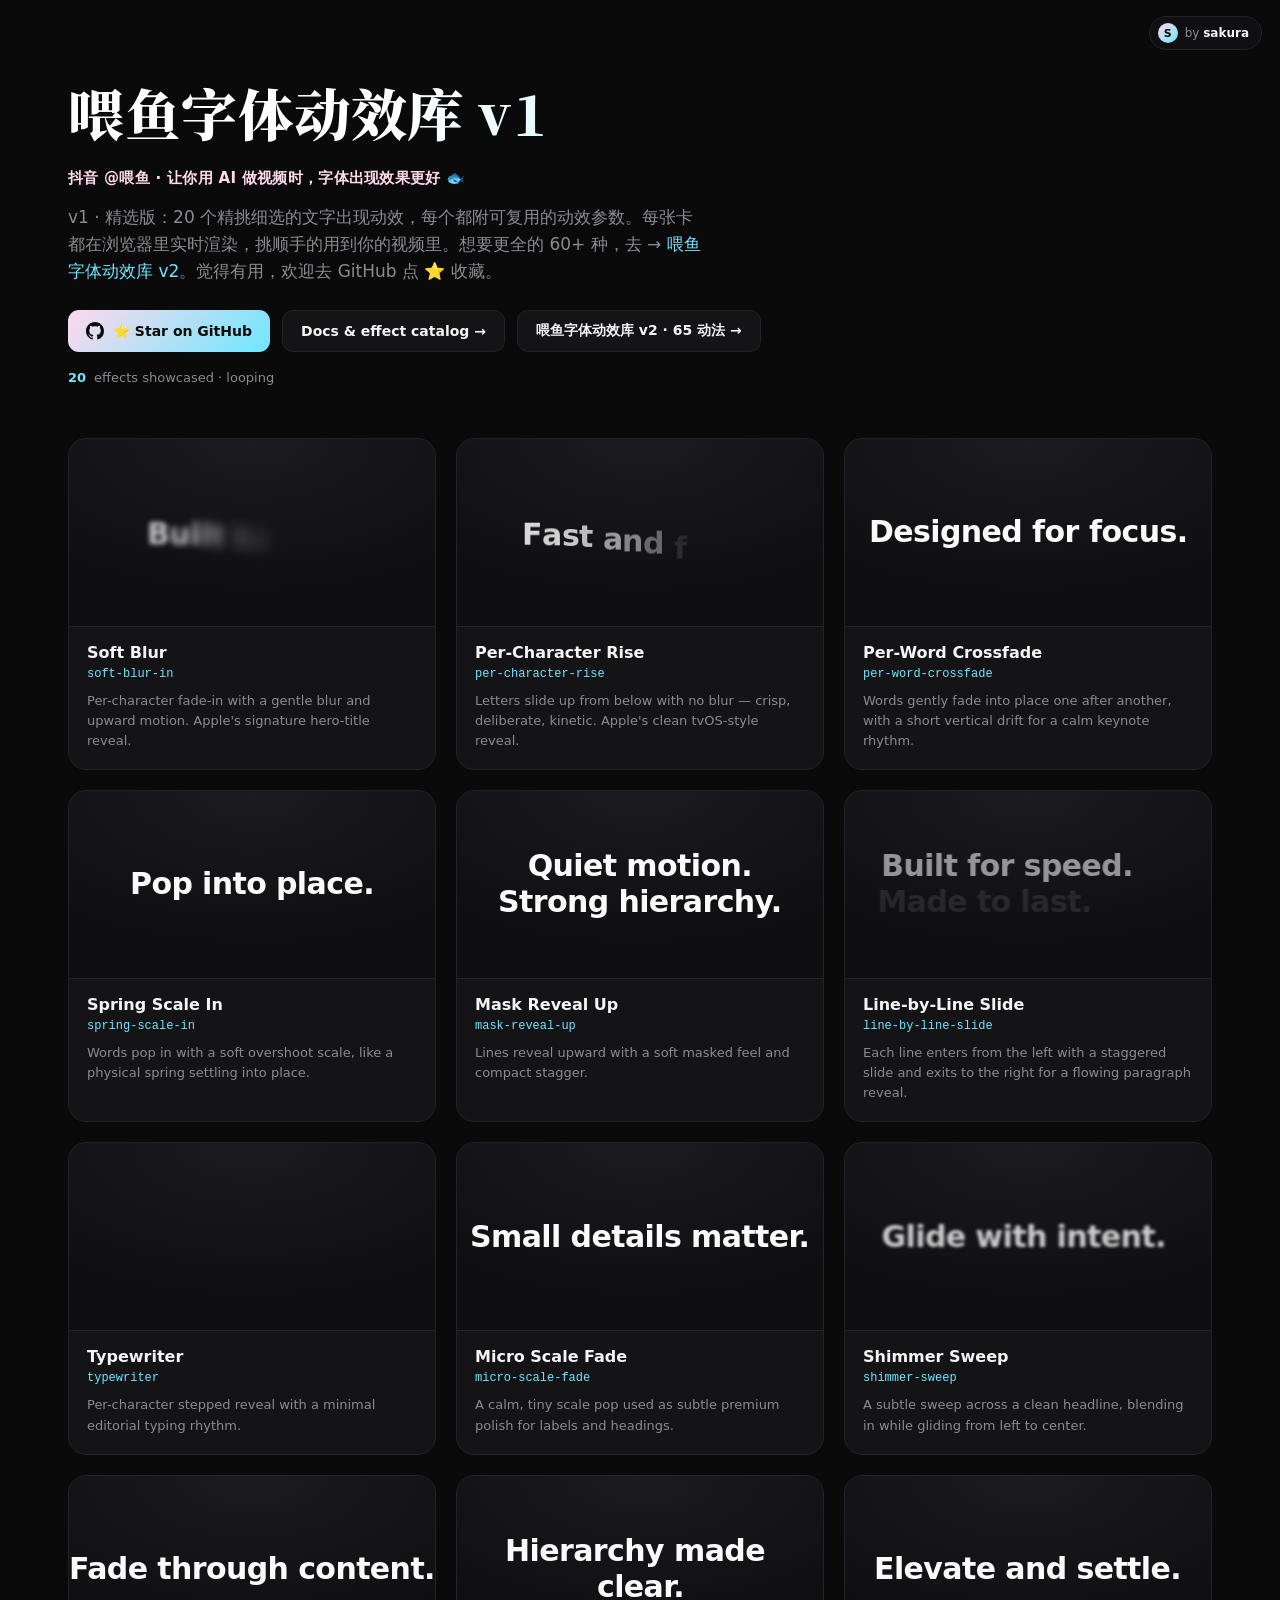
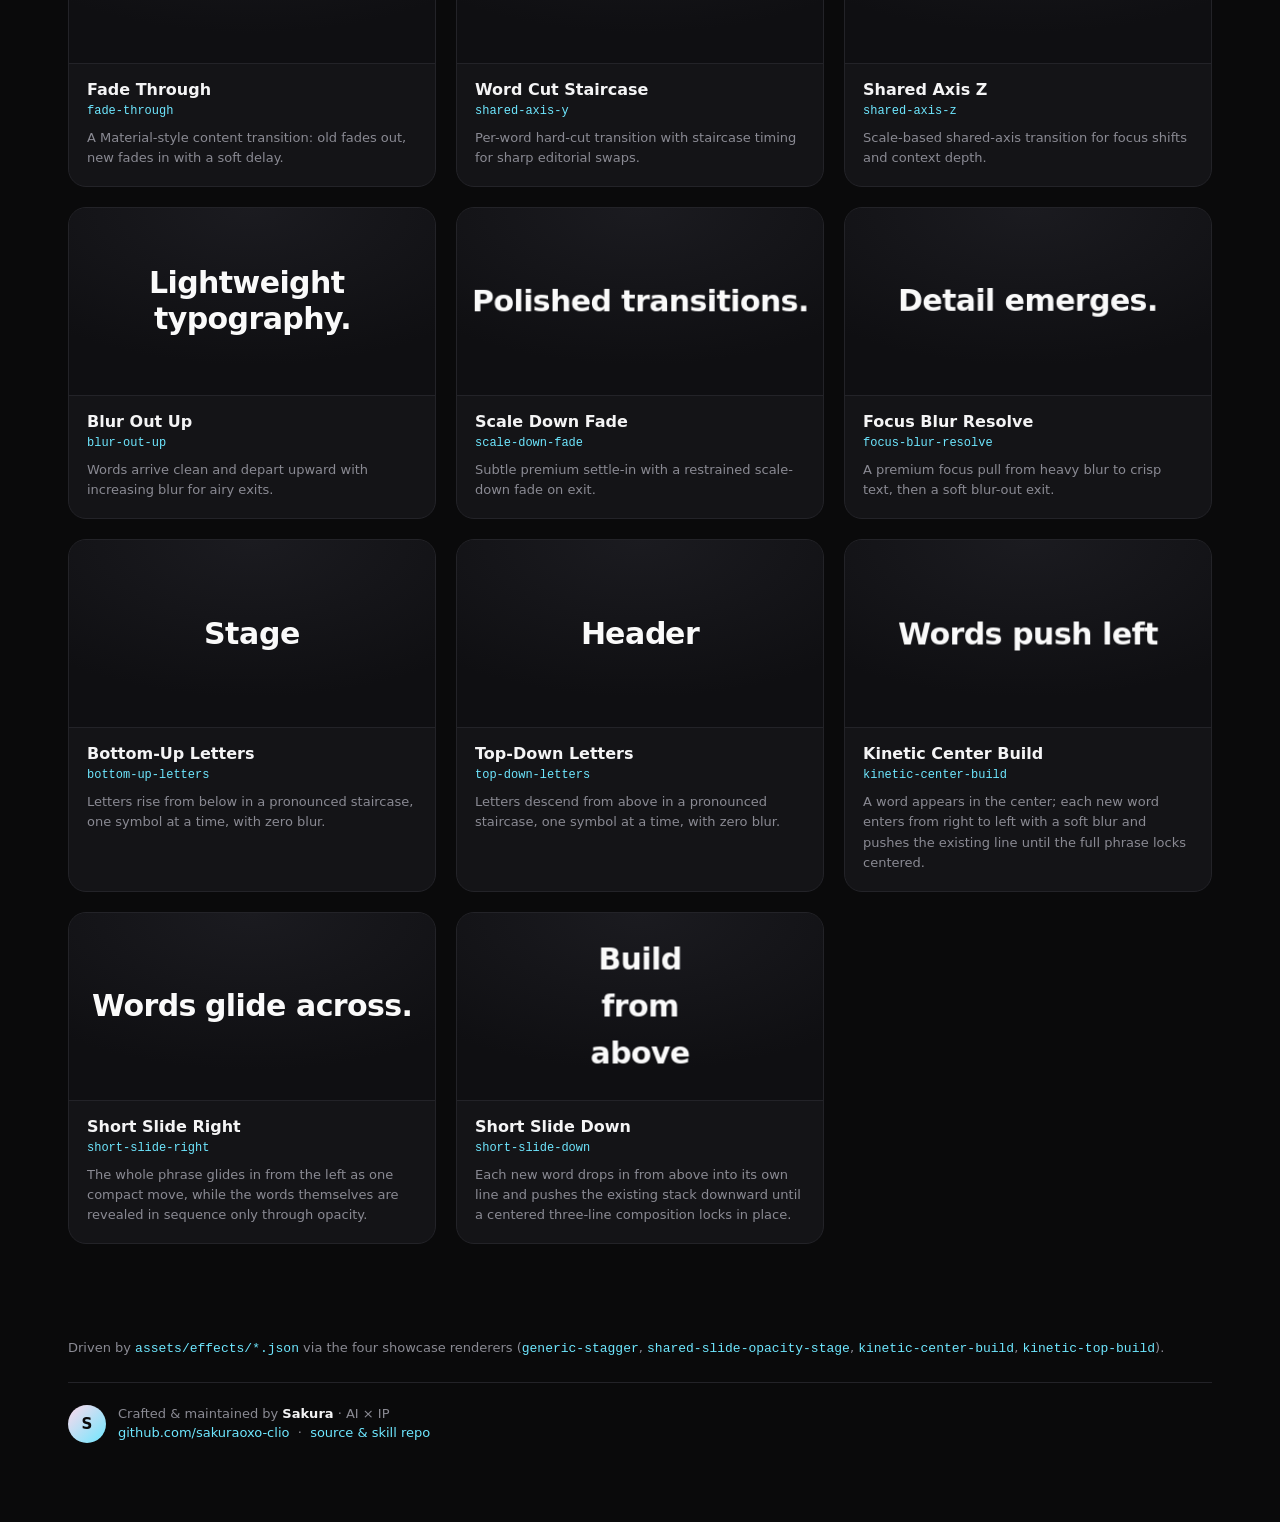
==== commit 2d561440: "fix(fonts): self-host all fonts — drop Google Fonts runtime dependency Visitors behind a blocked/slo" ====
--- a/demo/index.html
+++ b/demo/index.html
@@ -4,10 +4,12 @@
 <meta charset="UTF-8" />
 <meta name="viewport" content="width=device-width, initial-scale=1.0" />
 <title>喂鱼字体动效库 v1 · live catalog</title>
-<link rel="preconnect" href="https://fonts.googleapis.com" />
-<link rel="preconnect" href="https://fonts.gstatic.com" crossorigin />
-<link href="https://fonts.googleapis.com/css2?family=Noto+Serif+SC:wght@700;900&display=swap" rel="stylesheet" />
 <style>
+  /* 标题=思源宋体 Noto Serif SC，自托管子集（仅标题字），不依赖 Google Fonts */
+  @font-face {
+    font-family: "Noto Serif SC"; font-weight: 900; font-display: swap;
+    src: url(../assets/library/fonts/noto-serif-sc-title.woff2) format("woff2");
+  }
   :root {
     --bg: #0a0a0b;
     --card: #141417;
